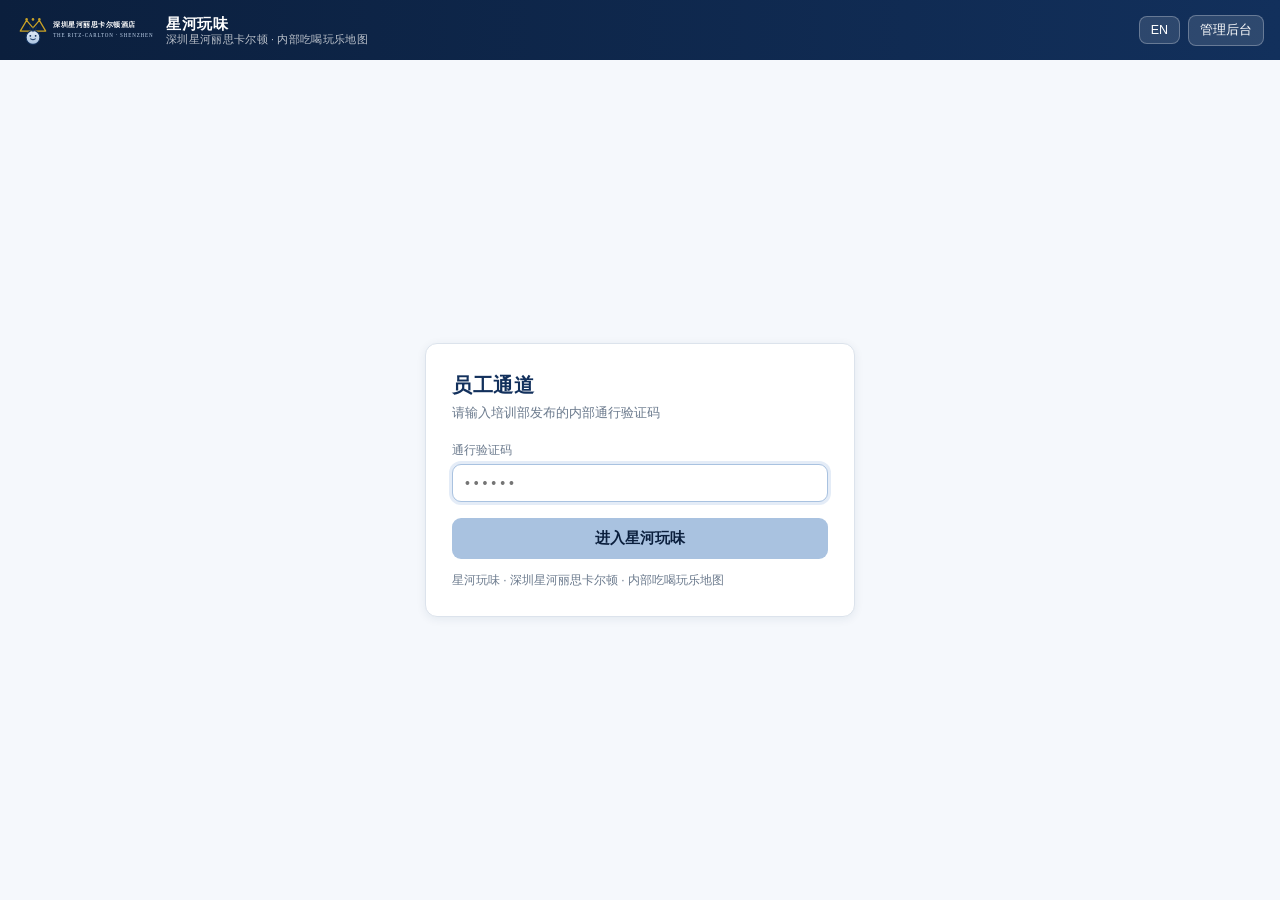
==== galaxy/index.html @ 08f29d14 "galaxy: update index.html" ====
<!DOCTYPE html>
<html lang="zh-CN">
<head>
<meta charset="utf-8" />
<meta name="viewport" content="width=device-width,initial-scale=1,maximum-scale=1,user-scalable=no,viewport-fit=cover" />
<meta name="theme-color" content="#12305C" />
<title>星河玩味 · Galaxy Guide</title>
<link rel="icon" href="assets/img/logo.svg" type="image/svg+xml" />
<link rel="stylesheet" href="assets/css/app.css" />
</head>
<body>

<div class="brandbar">
  <img src="assets/img/logo.svg" alt="深圳星河丽思卡尔顿酒店" />
  <div class="bt">
    <b id="brName">星河玩味</b>
    <span id="brTag">Galaxy Guide · 内部吃喝玩乐地图</span>
  </div>
  <div class="sp"></div>
  <div class="tool">
    <button class="ghostbtn" id="btnLang">EN</button>
    <button class="ghostbtn" id="btnAdmin">管理后台</button>
  </div>
</div>

<div id="bannerBox"></div>

<!-- 第一道门：通行验证码 -->
<div id="gate" class="centerwrap"></div>

<!-- 第二道门：员工登录 -->
<div id="login" class="centerwrap hidden"></div>

<!-- 主应用 -->
<div id="main" class="hidden">
  <div class="toolbar">
    <div class="searchwrap">
      <input id="q" placeholder="搜索店名 / 地址…" />
      <button class="clr" id="qclr">×</button>
    </div>
    <select class="sel" id="fDist"></select>
    <div class="grow"></div>
    <button class="ghostbtn" id="btnRank">🏆 排行榜</button>
    <button class="ghostbtn" id="btnAdd">＋ 推荐</button>
    <button class="ghostbtn" id="btnMine">👤</button>
  </div>
  <div class="chips" id="catChips"></div>
  <div class="mapstage">
    <div id="map"></div>
    <div class="mapmsg hidden" id="mapMsg"></div>
    <div class="mapbadge hidden" id="mapBadge"></div>
    <div class="legend" id="legend"></div>
    <div class="fabs">
      <button class="fab gold" id="fabAdd" title="推荐新店">＋</button>
      <button class="fab" id="fabRank" title="红黑榜">🏆</button>
    </div>
  </div>
</div>

<!-- 弹层 -->
<div class="sheetmask" id="mask"></div>
<div class="sheet" id="sheet">
  <header>
    <h3 id="sheetTitle"></h3>
    <button class="xbtn" id="sheetX">×</button>
  </header>
  <div class="body" id="sheetBody"></div>
  <div class="foot" id="sheetFoot"></div>
</div>

<div class="toast" id="ggToast"></div>

<script src="assets/js/core.js"></script>
<script src="assets/js/map.js"></script>
<script src="assets/js/auth.js"></script>
<script src="assets/js/app.js"></script>
<script>
(function () {
  var zh = GG.getLang() === 'zh';
  document.documentElement.lang = zh ? 'zh-CN' : 'en';
  document.title = zh ? '星河玩味 · Galaxy Guide' : 'Galaxy Guide · 星河玩味';
  document.getElementById('brName').textContent = zh ? GG.t('app') : GG.t('appEn');
  document.getElementById('brTag').textContent = zh ? GG.t('tagline') : GG.t('taglineEn');
  GG.probe().then(function () {
    return Auth.boot(App.boot);
  });
})();
</script>
</body>
</html>
---- galaxy/assets/css/app.css ----
/* 星河玩味 · Galaxy Guide — Ritz-Carlton Shenzhen internal map */
:root{
  --ritz-blue:#C3D6EE;
  --ritz-blue-1:#DCE8F7;
  --ritz-blue-2:#A9C2E0;
  --navy:#12305C;
  --navy-2:#0B1F3D;
  --ink:#1F2A37;
  --muted:#6B7A8D;
  --line:#DCE3EC;
  --bg:#F5F8FC;
  --card:#FFFFFF;
  --gold:#C9A227;
  --gold-soft:#F6EBC8;
  --up:#E14B4B;      /* 中国习惯：好评/红榜用红 */
  --down:#4F7A5B;    /* 差评/灰榜用灰绿 */
  --grey:#9AA5B1;
  --ok:#219653;
  --warn:#F2994A;
  --danger:#EB5757;
  --shadow:0 2px 10px rgba(18,48,92,.08);
  --shadow-lg:0 10px 34px rgba(18,48,92,.16);
  --r:12px;
}
*{box-sizing:border-box}
html,body{margin:0;padding:0;height:100%}
body{
  font-family:"PingFang SC","Microsoft YaHei","Helvetica Neue",Helvetica,Arial,"Noto Sans SC",sans-serif;
  background:var(--bg);color:var(--ink);font-size:14px;line-height:1.5;-webkit-font-smoothing:antialiased;
}
button{font-family:inherit}
input,select,textarea{font-family:inherit;font-size:14px}
a{color:var(--navy);text-decoration:none}

/* ---------- brand ---------- */
.brandbar{
  height:60px;display:flex;align-items:center;gap:12px;padding:0 16px;
  background:linear-gradient(90deg,var(--navy-2),var(--navy));
  color:#fff;position:sticky;top:0;z-index:60;
}
.brandbar img{height:34px;width:auto;display:block}
.brandbar .bt{display:flex;flex-direction:column;line-height:1.15}
.brandbar .bt b{font-size:15px;letter-spacing:.5px}
.brandbar .bt span{font-size:10.5px;opacity:.72;letter-spacing:.3px}
.brandbar .sp{flex:1}
.brandbar .tool{display:flex;align-items:center;gap:8px}
.ghostbtn{
  background:rgba(255,255,255,.12);border:1px solid rgba(255,255,255,.28);color:#fff;
  padding:6px 11px;border-radius:8px;font-size:12.5px;cursor:pointer;white-space:nowrap;
}
.ghostbtn:hover{background:rgba(255,255,255,.22)}
.ghostbtn:disabled{opacity:.4;cursor:not-allowed}

/* ---------- gate / login ---------- */
.centerwrap{min-height:calc(100vh - 60px);display:flex;align-items:center;justify-content:center;padding:24px}
.card{
  background:var(--card);border:1px solid var(--line);border-radius:var(--r);
  box-shadow:var(--shadow);padding:26px;width:100%;max-width:430px;
}
.card.wide{max-width:760px}
.card h1{margin:0 0 4px;font-size:20px;color:var(--navy);letter-spacing:.5px}
.card .sub{margin:0 0 18px;color:var(--muted);font-size:12.5px}
label.fl{display:block;font-size:12px;color:var(--muted);margin:12px 0 5px}
.inp{
  width:100%;padding:10px 12px;border:1px solid var(--line);border-radius:9px;background:#fff;
  color:var(--ink);outline:none;transition:border .15s,box-shadow .15s;
}
.inp:focus{border-color:var(--ritz-blue-2);box-shadow:0 0 0 3px rgba(195,214,238,.45)}
.btn{
  width:100%;padding:11px;border:0;border-radius:9px;background:var(--navy);color:#fff;
  font-size:14.5px;cursor:pointer;margin-top:16px;transition:background .15s;
}
.btn:hover{background:var(--navy-2)}
.btn.blue{background:var(--ritz-blue-2);color:var(--navy-2);font-weight:600}
.btn.blue:hover{background:var(--ritz-blue)}
.btn.gold{background:var(--gold)}
.btn.line{background:#fff;border:1px solid var(--line);color:var(--ink)}
.btn.sm{width:auto;padding:7px 14px;margin-top:0;font-size:13px}
.btnrow{display:flex;gap:8px;flex-wrap:wrap}
.err{color:var(--danger);font-size:12.5px;margin-top:10px;min-height:0}
.hint{color:var(--muted);font-size:12px;margin-top:12px;line-height:1.6}
.divider{height:1px;background:var(--line);margin:18px 0}
.chkline{display:flex;align-items:flex-start;gap:8px;margin-top:14px;font-size:13px;cursor:pointer}
.chkline input{margin-top:2px}
.linkbtn{background:none;border:0;color:var(--navy);cursor:pointer;font-size:12.5px;text-decoration:underline;padding:0}
.pill{
  display:inline-block;background:var(--ritz-blue-1);color:var(--navy);
  border-radius:999px;padding:3px 10px;font-size:11.5px;font-weight:600;
}

/* ---------- app shell ---------- */
#main{height:calc(100vh - 60px);display:flex;flex-direction:column;overflow:hidden}
.toolbar{
  display:flex;align-items:center;gap:8px;padding:8px 12px;background:#fff;
  border-bottom:1px solid var(--line);flex-wrap:wrap;z-index:20;
}
.toolbar .grow{flex:1}
.sel{padding:7px 9px;border:1px solid var(--line);border-radius:8px;background:#fff;color:var(--ink);max-width:160px}
.searchwrap{position:relative;flex:1;min-width:180px;max-width:320px}
.searchwrap input{width:100%;padding:7px 30px 7px 11px;border:1px solid var(--line);border-radius:8px}
.searchwrap .clr{position:absolute;right:6px;top:50%;transform:translateY(-50%);border:0;background:none;cursor:pointer;color:var(--muted);font-size:15px}
.chips{display:flex;gap:6px;overflow-x:auto;padding:0 12px 8px;background:#fff;border-bottom:1px solid var(--line);scrollbar-width:none}
.chips::-webkit-scrollbar{display:none}
.chip{
  border:1px solid var(--line);background:#fff;border-radius:999px;padding:5px 12px;font-size:12.5px;
  cursor:pointer;white-space:nowrap;display:flex;align-items:center;gap:6px;color:var(--ink);
}
.chip .dot{width:9px;height:9px;border-radius:50%;flex:none}
.chip.on{background:var(--navy);color:#fff;border-color:var(--navy)}
.chip.on .dot{box-shadow:0 0 0 2px rgba(255,255,255,.55)}

.mapstage{flex:1;position:relative;background:var(--ritz-blue-1)}
#map{position:absolute;inset:0}
.mapmsg{
  position:absolute;inset:0;display:flex;align-items:center;justify-content:center;flex-direction:column;
  gap:10px;text-align:center;padding:28px;color:var(--navy);
}
.mapmsg .box{background:#fff;border:1px solid var(--line);border-radius:var(--r);padding:22px;max-width:460px;box-shadow:var(--shadow)}

/* floating actions */
.fabs{position:absolute;right:14px;bottom:20px;display:flex;flex-direction:column;gap:10px;z-index:15}
.fab{
  width:52px;height:52px;border-radius:50%;border:0;background:var(--navy);color:#fff;font-size:21px;
  cursor:pointer;box-shadow:var(--shadow-lg);display:flex;align-items:center;justify-content:center;line-height:1;
}
.fab.gold{background:var(--gold)}
.fab.paper{background:#fff;color:var(--navy);border:1px solid var(--line);font-size:19px}
.legend{
  position:absolute;left:12px;bottom:20px;background:rgba(255,255,255,.95);border:1px solid var(--line);
  border-radius:10px;padding:9px 11px;font-size:11.5px;box-shadow:var(--shadow);max-width:210px;z-index:15;
}
.legend b{display:block;margin-bottom:5px;color:var(--navy);font-size:11.5px}
.legend .li{display:flex;align-items:center;gap:6px;margin:3px 0}
.legend .sw{width:12px;height:12px;border-radius:50%;flex:none;border:1px solid rgba(0,0,0,.12)}
.legend .sz{display:flex;align-items:flex-end;gap:5px;margin-top:7px}
.legend .sz i{background:var(--ritz-blue-2);border-radius:50%;display:block}
.mapbadge{
  position:absolute;left:50%;transform:translateX(-50%);top:12px;background:rgba(18,48,92,.86);color:#fff;
  font-size:12px;padding:5px 12px;border-radius:999px;z-index:15;white-space:nowrap;
}

/* ---------- sheet ---------- */
.sheetmask{position:fixed;inset:0;background:rgba(11,31,61,.36);z-index:80;display:none}
.sheetmask.on{display:block}
.sheet{
  position:fixed;left:0;right:0;bottom:0;top:auto;background:var(--card);z-index:90;
  border-radius:16px 16px 0 0;box-shadow:var(--shadow-lg);display:none;flex-direction:column;
  max-height:86vh;
}
.sheet.on{display:flex}
.sheet.full{top:0;border-radius:0;max-height:100vh}
.sheet header{
  display:flex;align-items:center;gap:10px;padding:14px 16px 10px;border-bottom:1px solid var(--line);flex:none;
}
.sheet header h3{margin:0;font-size:16px;color:var(--navy);flex:1;line-height:1.3}
.sheet .body{overflow-y:auto;padding:14px 16px 22px;-webkit-overflow-scrolling:touch}
.sheet .foot{padding:12px 16px;border-top:1px solid var(--line);display:flex;gap:8px;flex:none;background:#fff}
.xbtn{border:0;background:var(--ritz-blue-1);color:var(--navy);width:30px;height:30px;border-radius:50%;cursor:pointer;font-size:16px;line-height:1;flex:none}

/* ---------- place detail ---------- */
.pd-cat{display:inline-flex;align-items:center;gap:6px;border-radius:999px;padding:3px 11px;font-size:12px;font-weight:600}
.pd-title{font-size:19px;font-weight:700;color:var(--navy);margin:8px 0 2px;line-height:1.25}
.pd-en{color:var(--muted);font-size:12.5px;margin-bottom:10px;font-style:italic}
.tier{
  display:inline-flex;align-items:center;gap:5px;border-radius:8px;padding:3px 10px;font-size:12px;font-weight:700;margin-right:6px;
}
.tier.gold{background:var(--gold-soft);color:#8A6D0B;border:1px solid var(--gold)}
.tier.up{background:#FDECEC;color:#B03636;border:1px solid #F3BDBD}
.tier.norm{background:var(--ritz-blue-1);color:var(--navy);border:1px solid var(--ritz-blue-2)}
.tier.watch{background:#FFF6E9;color:#9A6412;border:1px solid #F5D9A8}
.tier.grey{background:#F1F3F5;color:#5B6672;border:1px solid #DDE1E6}
.tier.black{background:#2B3138;color:#fff;border:1px solid #000}
.metarow{color:var(--muted);font-size:12.5px;margin:8px 0;display:flex;flex-wrap:wrap;gap:4px 14px}
.kv{display:flex;gap:8px;margin:9px 0;font-size:13.5px}
.kv .k{color:var(--muted);flex:none;width:74px}
.kv .v{flex:1;color:var(--ink);word-break:break-word}
.reason{background:var(--ritz-blue-1);border-left:3px solid var(--ritz-blue-2);border-radius:8px;padding:10px 12px;margin:10px 0;font-size:13.5px;white-space:pre-wrap}
.audtags{display:flex;flex-wrap:wrap;gap:6px;margin:8px 0}
.audtag{background:var(--ritz-blue-1);color:var(--navy);border-radius:6px;padding:3px 9px;font-size:11.5px}
.votebar{display:flex;align-items:center;gap:10px;margin:14px 0 6px}
.vbtn{
  flex:1;padding:10px;border-radius:10px;border:1px solid var(--line);background:#fff;cursor:pointer;
  font-size:14px;font-weight:600;display:flex;align-items:center;justify-content:center;gap:6px;color:var(--ink);
}
.vbtn .n{font-size:12px;opacity:.7;font-weight:400}
.vbtn.up.on{background:#FDECEC;border-color:#E88;color:#C0392B}
.vbtn.down.on{background:#EEF3F0;border-color:#9BB0A3;color:#3D5A48}
.vbtn:disabled{opacity:.5;cursor:not-allowed}
.notes{border-top:1px solid var(--line);margin-top:14px;padding-top:12px}
.notes h4{margin:0 0 8px;font-size:13px;color:var(--navy)}
.note{background:#FAFBFD;border:1px solid var(--line);border-radius:9px;padding:8px 10px;margin-bottom:7px;font-size:13px}
.note .who{color:var(--muted);font-size:11.5px;margin-bottom:3px;display:flex;justify-content:space-between}
.notebox{display:flex;gap:8px;margin-top:10px}
.notebox input{flex:1;padding:9px 11px;border:1px solid var(--line);border-radius:9px}
.notebox button{padding:9px 15px;border:0;border-radius:9px;background:var(--navy);color:#fff;cursor:pointer}

/* ---------- rank list ---------- */
.rankrow{display:flex;gap:10px;align-items:flex-start;padding:11px 0;border-bottom:1px solid var(--line)}
.rankrow:last-child{border-bottom:0}
.rkno{
  width:26px;height:26px;border-radius:50%;flex:none;display:flex;align-items:center;justify-content:center;
  font-size:12.5px;font-weight:700;background:var(--ritz-blue-1);color:var(--navy);
}
.rkno.top{background:var(--gold);color:#fff}
.rkmain{flex:1;min-width:0}
.rkname{font-size:14.5px;font-weight:600;color:var(--navy);display:flex;align-items:center;gap:6px;flex-wrap:wrap}
.rkmeta{color:var(--muted);font-size:12px;margin-top:3px}
.rkscore{text-align:right;flex:none}
.rkscore b{font-size:16px;color:var(--up)}
.rkscore.bad b{color:var(--down)}
.rkscore span{display:block;font-size:11px;color:var(--muted)}
.tabbar{display:flex;gap:6px;padding:10px 16px 0;flex:none}
.tabbar .tb{
  flex:1;padding:9px;border:1px solid var(--line);border-radius:9px 9px 0 0;background:#F3F6FA;cursor:pointer;
  font-size:13.5px;color:var(--muted);font-weight:600;
}
.tabbar .tb.on{background:#fff;color:var(--navy);border-bottom-color:#fff}

/* ---------- forms ---------- */
.grid2{display:grid;grid-template-columns:1fr 1fr;gap:0 12px}
@media (max-width:520px){.grid2{grid-template-columns:1fr}}
.fld{margin:10px 0}
.fld label{display:block;font-size:12px;color:var(--muted);margin-bottom:4px}
.fld input,.fld select,.fld textarea{width:100%;padding:9px 11px;border:1px solid var(--line);border-radius:9px;background:#fff;color:var(--ink)}
.fld textarea{min-height:74px;resize:vertical}
.req{color:var(--danger)}
.multi{display:flex;flex-wrap:wrap;gap:7px}
.multi .m{
  border:1px solid var(--line);border-radius:8px;padding:6px 11px;font-size:12.5px;cursor:pointer;background:#fff;color:var(--ink);
}
.multi .m.on{background:var(--navy);color:#fff;border-color:var(--navy)}
.pickbar{
  display:flex;align-items:center;gap:8px;background:var(--ritz-blue-1);border:1px dashed var(--ritz-blue-2);
  border-radius:9px;padding:9px 11px;font-size:12.5px;color:var(--navy);margin:6px 0;
}
.pickbar b{font-variant-numeric:tabular-nums}
.minimap{height:190px;width:100%;border:1px solid var(--line);border-radius:10px;overflow:hidden;background:var(--ritz-blue-1)}

/* ---------- admin ---------- */
.admwrap{display:flex;min-height:calc(100vh - 60px)}
.admnav{width:190px;background:#fff;border-right:1px solid var(--line);padding:14px 10px;flex:none}
.admnav .ni{
  display:block;width:100%;text-align:left;padding:9px 12px;border:0;background:none;border-radius:9px;
  cursor:pointer;font-size:13.5px;color:var(--ink);margin-bottom:3px;
}
.admnav .ni.on{background:var(--ritz-blue-1);color:var(--navy);font-weight:600}
.admnav .ni:hover{background:var(--bg)}
.admmain{flex:1;padding:18px 22px;overflow:auto;min-width:0}
.admmain h2{margin:0 0 4px;font-size:18px;color:var(--navy)}
.admmain .dsc{color:var(--muted);font-size:12.5px;margin-bottom:14px}
.panel{background:#fff;border:1px solid var(--line);border-radius:var(--r);padding:16px;margin-bottom:16px;box-shadow:var(--shadow)}
.panel h3{margin:0 0 12px;font-size:14.5px;color:var(--navy)}
.tbl{width:100%;border-collapse:collapse;font-size:13px}
.tbl th{text-align:left;padding:8px 9px;background:var(--ritz-blue-1);color:var(--navy);font-size:12px;font-weight:600;white-space:nowrap}
.tbl td{padding:8px 9px;border-bottom:1px solid var(--line);vertical-align:top}
.tbl tr:hover td{background:#FAFCFF}
.mini{border:0;border-radius:7px;padding:5px 10px;font-size:12px;cursor:pointer;white-space:nowrap}
.mini.ok{background:var(--ok);color:#fff}
.mini.no{background:var(--danger);color:#fff}
.mini.gh{background:#fff;border:1px solid var(--line);color:var(--ink)}
.mini.bl{background:var(--navy);color:#fff}
.mini:disabled{opacity:.4;cursor:not-allowed}
.status{display:inline-block;border-radius:6px;padding:2px 8px;font-size:11.5px;font-weight:600}
.status.pending{background:#FFF6E9;color:#9A6412}
.status.approved{background:#E7F6EE;color:#1B7A47}
.status.rejected{background:#FDECEC;color:#B03636}
.status.off{background:#F1F3F5;color:#5B6672}
.statgrid{display:grid;grid-template-columns:repeat(auto-fit,minmax(120px,1fr));gap:12px}
.stat{background:var(--ritz-blue-1);border-radius:10px;padding:12px}
.stat b{display:block;font-size:22px;color:var(--navy);line-height:1.2}
.stat span{font-size:11.5px;color:var(--muted)}
.mono{font-family:ui-monospace,Consolas,Menlo,monospace;font-size:12px}
textarea.code{width:100%;min-height:190px;font-family:ui-monospace,Consolas,Menlo,monospace;font-size:12px;padding:10px;border:1px solid var(--line);border-radius:9px;resize:vertical}
.catline{display:flex;align-items:center;gap:8px;padding:6px 0;border-bottom:1px solid var(--line);flex-wrap:wrap}
.catline input[type=color]{width:34px;height:28px;border:1px solid var(--line);border-radius:6px;padding:1px;background:#fff}
.catline input[type=text]{padding:6px 9px;border:1px solid var(--line);border-radius:7px;min-width:110px}

/* ---------- misc ---------- */
.toast{
  position:fixed;left:50%;transform:translateX(-50%);bottom:36px;background:var(--navy);color:#fff;
  padding:10px 18px;border-radius:999px;font-size:13px;z-index:200;box-shadow:var(--shadow-lg);opacity:0;
  transition:opacity .22s,transform .22s;pointer-events:none;max-width:80vw;text-align:center;
}
.toast.on{opacity:1;transform:translateX(-50%) translateY(-6px)}
.banner{
  background:#FFF6E9;border:1px solid #F5D9A8;color:#8A5A08;border-radius:9px;
  padding:9px 12px;font-size:12.5px;margin:10px 16px 0;
}
.empty{text-align:center;color:var(--muted);padding:34px 12px;font-size:13px}
.nowrap{white-space:nowrap}
.rowline{display:flex;gap:8px;align-items:center;flex-wrap:wrap}
.mt8{margin-top:8px}.mt14{margin-top:14px}.mb8{margin-bottom:8px}.mb14{margin-bottom:14px}
.hidden{display:none !important}
.spin{display:inline-block;width:14px;height:14px;border:2px solid rgba(255,255,255,.35);border-top-color:#fff;border-radius:50%;animation:sp .7s linear infinite;vertical-align:-2px}
@keyframes sp{to{transform:rotate(360deg)}}
@media (max-width:760px){
  .admwrap{flex-direction:column}
  .admnav{width:auto;border-right:0;border-bottom:1px solid var(--line);display:flex;overflow-x:auto}
  .admnav .ni{margin-bottom:0;margin-right:6px;white-space:nowrap;width:auto}
  .admmain{padding:14px}
  .legend{display:none}
}
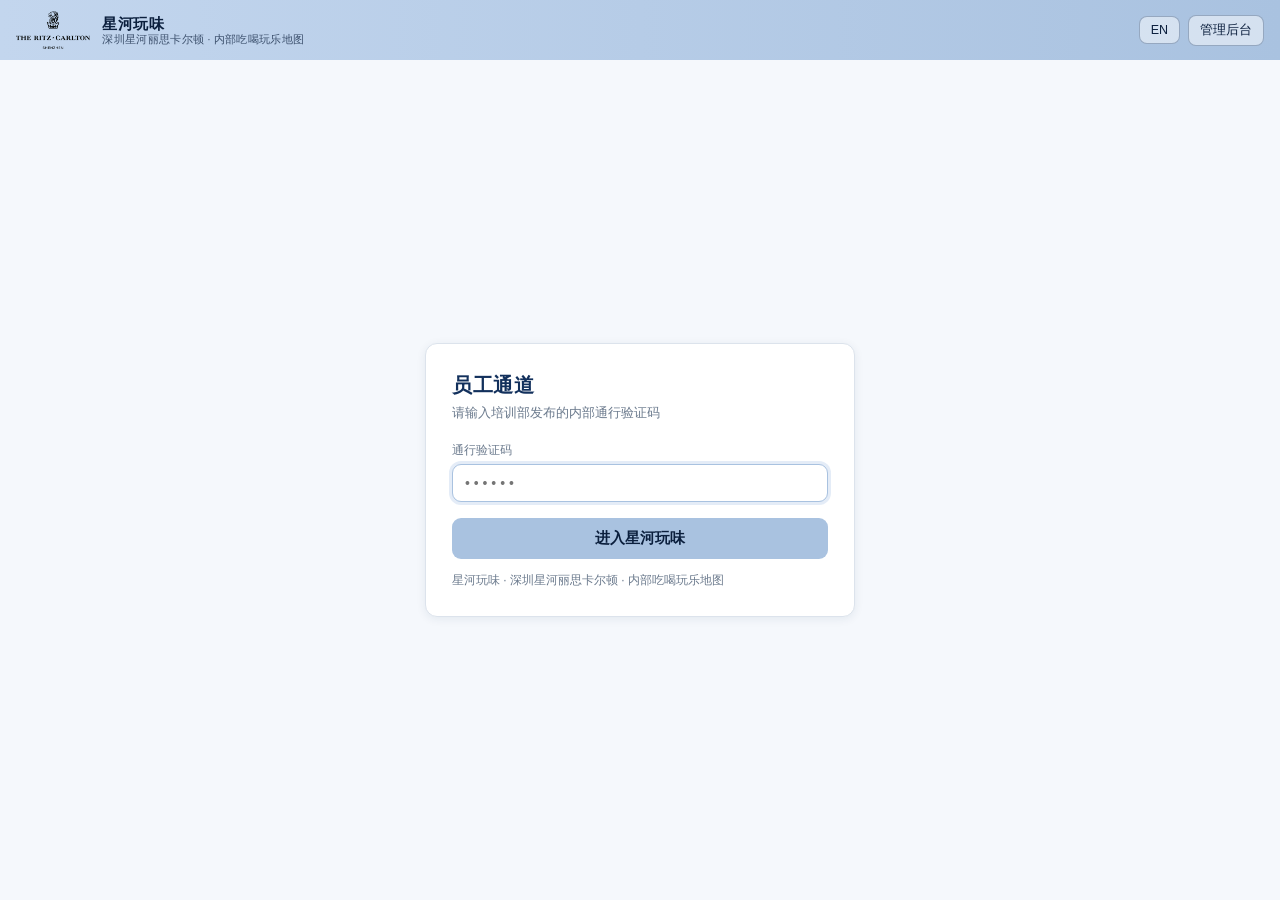
==== commit 2dd6468d: "galaxy: update index.html" ====
--- a/galaxy/index.html
+++ b/galaxy/index.html
@@ -3,15 +3,15 @@
 <head>
 <meta charset="utf-8" />
 <meta name="viewport" content="width=device-width,initial-scale=1,maximum-scale=1,user-scalable=no,viewport-fit=cover" />
-<meta name="theme-color" content="#12305C" />
+<meta name="theme-color" content="#C3D6EE" />
 <title>星河玩味 · Galaxy Guide</title>
-<link rel="icon" href="assets/img/logo.svg" type="image/svg+xml" />
+<link rel="icon" href="assets/img/logo_icon.png" type="image/png" />
 <link rel="stylesheet" href="assets/css/app.css" />
 </head>
 <body>
 
 <div class="brandbar">
-  <img src="assets/img/logo.svg" alt="深圳星河丽思卡尔顿酒店" />
+  <img src="assets/img/logo.png" alt="深圳星河丽思卡尔顿酒店" />
   <div class="bt">
     <b id="brName">星河玩味</b>
     <span id="brTag">Galaxy Guide · 内部吃喝玩乐地图</span>
--- a/galaxy/assets/css/app.css
+++ b/galaxy/assets/css/app.css
@@ -35,24 +35,24 @@
 /* ---------- brand ---------- */
 .brandbar{
   height:60px;display:flex;align-items:center;gap:12px;padding:0 16px;
-  background:linear-gradient(90deg,var(--navy-2),var(--navy));
-  color:#fff;position:sticky;top:0;z-index:60;
-}
-.brandbar img{height:34px;width:auto;display:block}
+  background:linear-gradient(90deg,var(--ritz-blue),var(--ritz-blue-2));
+  color:var(--navy-2);position:sticky;top:0;z-index:60;
+}
+.brandbar img{height:38px;width:auto;display:block}
 .brandbar .bt{display:flex;flex-direction:column;line-height:1.15}
-.brandbar .bt b{font-size:15px;letter-spacing:.5px}
-.brandbar .bt span{font-size:10.5px;opacity:.72;letter-spacing:.3px}
+.brandbar .bt b{font-size:15px;letter-spacing:.5px;color:var(--navy-2)}
+.brandbar .bt span{font-size:10.5px;opacity:.72;letter-spacing:.3px;color:var(--navy-2)}
 .brandbar .sp{flex:1}
 .brandbar .tool{display:flex;align-items:center;gap:8px}
 .ghostbtn{
-  background:rgba(255,255,255,.12);border:1px solid rgba(255,255,255,.28);color:#fff;
+  background:rgba(255,255,255,.5);border:1px solid rgba(18,48,92,.32);color:var(--navy-2);
   padding:6px 11px;border-radius:8px;font-size:12.5px;cursor:pointer;white-space:nowrap;
 }
-.ghostbtn:hover{background:rgba(255,255,255,.22)}
+.ghostbtn:hover{background:rgba(255,255,255,.8)}
 .ghostbtn:disabled{opacity:.4;cursor:not-allowed}
 
 /* ---------- gate / login ---------- */
-.centerwrap{min-height:calc(100vh - 60px);display:flex;align-items:center;justify-content:center;padding:24px}
+.centerwrap{min-height:calc(100vh - 60px);min-height:calc(100dvh - 60px);display:flex;align-items:center;justify-content:center;padding:24px}
 .card{
   background:var(--card);border:1px solid var(--line);border-radius:var(--r);
   box-shadow:var(--shadow);padding:26px;width:100%;max-width:430px;
@@ -89,7 +89,7 @@
 }
 
 /* ---------- app shell ---------- */
-#main{height:calc(100vh - 60px);display:flex;flex-direction:column;overflow:hidden}
+#main{height:calc(100vh - 60px);height:calc(100dvh - 60px);display:flex;flex-direction:column;overflow:hidden}
 .toolbar{
   display:flex;align-items:center;gap:8px;padding:8px 12px;background:#fff;
   border-bottom:1px solid var(--line);flex-wrap:wrap;z-index:20;
@@ -237,7 +237,7 @@
 .minimap{height:190px;width:100%;border:1px solid var(--line);border-radius:10px;overflow:hidden;background:var(--ritz-blue-1)}
 
 /* ---------- admin ---------- */
-.admwrap{display:flex;min-height:calc(100vh - 60px)}
+.admwrap{display:flex;min-height:calc(100vh - 60px);min-height:calc(100dvh - 60px)}
 .admnav{width:190px;background:#fff;border-right:1px solid var(--line);padding:14px 10px;flex:none}
 .admnav .ni{
   display:block;width:100%;text-align:left;padding:9px 12px;border:0;background:none;border-radius:9px;
@@ -300,3 +300,30 @@
   .admmain{padding:14px}
   .legend{display:none}
 }
+/* ---------- 手机端适配 ---------- */
+@media (max-width:600px){
+  .brandbar{height:52px;padding:0 10px;gap:8px}
+  .brandbar img{height:30px}
+  .brandbar .bt span{display:none}
+  .brandbar .bt b{font-size:13.5px}
+  .ghostbtn{padding:5px 9px;font-size:12px}
+  #main{height:calc(100vh - 52px);height:calc(100dvh - 52px)}
+  .centerwrap{min-height:calc(100vh - 52px);min-height:calc(100dvh - 52px);padding:16px}
+  .card{padding:20px 18px}
+  .toolbar{padding:6px 8px;gap:6px}
+  .searchwrap{flex-basis:100%;max-width:none;order:-1}
+  .sel{max-width:44vw;flex:1}
+  .toolbar .ghostbtn{flex:none}
+  .fabs{right:10px;bottom:calc(14px + env(safe-area-inset-bottom,0px))}
+  .fab{width:46px;height:46px;font-size:19px}
+  .legend{display:none}
+  .sheet{max-height:92vh;max-height:92dvh}
+  .sheet .body{padding:12px 14px 20px}
+  .sheet .foot{padding:10px 14px}
+  .panel{overflow-x:auto}
+  .mapmsg .box{max-width:88vw;padding:16px}
+  .toast{bottom:calc(24px + env(safe-area-inset-bottom,0px))}
+  .pd-title{font-size:17px}
+  .votebar{gap:8px}
+  .tabbar .tb{font-size:12.5px;padding:8px}
+}
